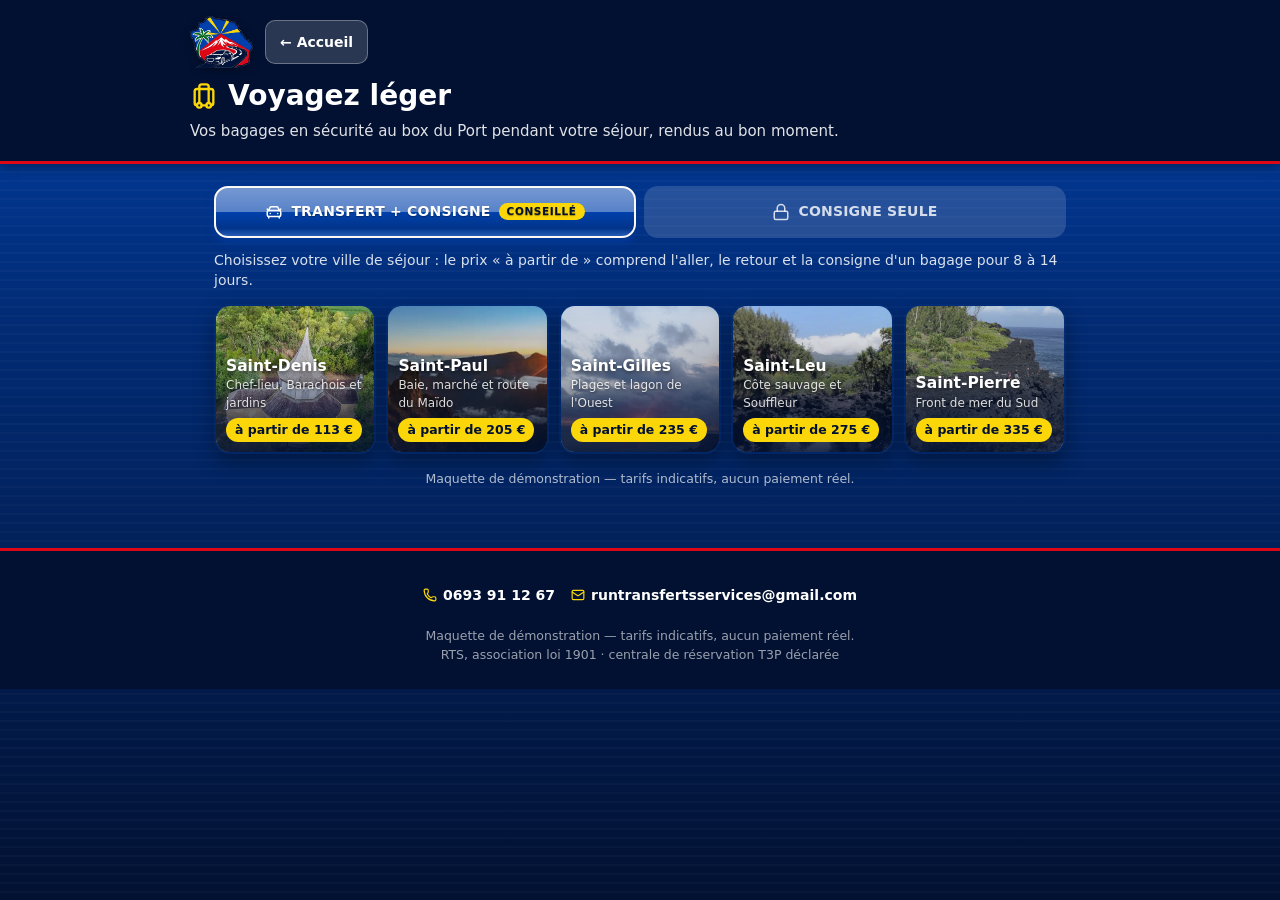
==== bagages.html @ c7f59341 "feat(bagages): module Bagages autonome (bagages.html) Deux onglets : Transfert + consigne (cinq vill" ====
<!DOCTYPE html><html lang="fr"><head>
<meta charset="utf-8"><meta name="viewport" content="width=device-width,initial-scale=1">
<link rel="icon" type="image/png" href="images/favicon.png">
<title>Voyagez léger — Bagages &amp; box RTS</title>
<style>
/* Palette RTS officielle uniquement : marine, bleu roi, rouge, jaune, blanc, creme */
:root{--marine:#021132;--roi:#0141AC;--rouge:#DE0715;--jaune:#FBD608;--blanc:#FFFFFF;--creme:#FCF9F4;--l:rgba(2,17,50,.14)}
*{margin:0;padding:0;box-sizing:border-box}
.ic{width:1em;height:1em;display:inline-block;vertical-align:-.14em;flex:none}
@keyframes fadeup{from{opacity:0;transform:translateY(12px)}to{opacity:1;transform:none}}
html{background:#021132}
body{background-color:var(--marine);background-image:repeating-linear-gradient(180deg,rgba(255,255,255,.025) 0 2px,rgba(255,255,255,0) 2px 9px),linear-gradient(180deg,var(--roi) 0%,rgba(1,65,172,.55) 35%,var(--marine) 100%);background-attachment:fixed}
body{font-family:system-ui,-apple-system,'Segoe UI',Roboto,sans-serif;color:var(--marine);min-height:100vh;overflow-x:hidden;line-height:1.45}
button{font:inherit;color:inherit;background:none;border:none;cursor:pointer}
img{max-width:100%}
header{background:var(--marine);color:var(--blanc);padding:16px 16px 18px;border-bottom:3px solid var(--rouge);box-shadow:0 3px 12px rgba(0,0,0,.35)}
header .top{display:flex;align-items:center;gap:12px;max-width:900px;margin:0 auto;flex-wrap:wrap;padding-right:96px}
header .logo img{height:52px;width:auto;display:block;filter:drop-shadow(0 2px 4px rgba(0,0,0,.35))}
header a.home{color:#fff;text-decoration:none;font-size:14px;font-weight:700;padding:9px 14px;min-height:44px;display:inline-flex;align-items:center;border-radius:10px;background:rgba(255,255,255,.16);border:1px solid rgba(255,255,255,.3);white-space:nowrap}
header h1{font-size:clamp(21px,3vw,28px);font-weight:900;line-height:1.15;display:flex;align-items:center;gap:10px;flex-basis:100%}
header h1 .ic{color:var(--jaune);flex:none}
header p.sous{font-size:15px;color:rgba(255,255,255,.88);max-width:900px;margin:8px auto 0;line-height:1.5}
@media(max-width:600px){header .logo img{height:44px}header .top{padding-right:0}}
.wrap{max-width:900px;margin:0 auto;padding:18px clamp(12px,3vw,24px) 30px}
/* boutons : relief glossy (recette du commit 98971e3) sur les actifs, inactifs plats */
.glossy{display:inline-flex;align-items:center;justify-content:center;gap:8px;min-height:48px;padding:10px 18px;font-size:15px;font-weight:800;text-transform:uppercase;letter-spacing:.3px;border-radius:14px;border:2.5px solid var(--creme);color:var(--blanc);--c:var(--roi);background-color:var(--roi);text-decoration:none;
 background-image:linear-gradient(180deg,rgba(255,255,255,.46) 0%,rgba(255,255,255,.34) 50%,rgba(255,255,255,0) 50%,rgba(0,0,0,.20) 84%,rgba(255,255,255,.14) 100%);box-shadow:0 4px 8px -1px var(--c),0 1px 2px rgba(2,17,50,.35);text-shadow:0 1px 1px rgba(0,0,0,.35);transition:transform .15s,filter .15s}
@supports(color:color-mix(in srgb,red,blue)){.glossy{box-shadow:0 4px 8px -1px color-mix(in srgb,var(--c) 80%,transparent),0 1px 2px rgba(2,17,50,.35)}}
.glossy.jaune{background-color:var(--jaune);--c:var(--jaune);color:var(--marine);text-shadow:0 1px 0 rgba(255,255,255,.45)}
.glossy.rouge{background-color:var(--rouge);--c:var(--rouge)}
.glossy:hover{filter:brightness(1.06);transform:translateY(-1px)}.glossy:active{transform:translateY(1px)}
.glossy[disabled]{filter:grayscale(.6) brightness(.9);opacity:.6;cursor:not-allowed;transform:none}
.plat{display:inline-flex;align-items:center;justify-content:center;gap:8px;min-height:44px;padding:8px 14px;font-size:14px;font-weight:800;border-radius:12px;border:1.5px solid rgba(255,255,255,.35);color:rgba(255,255,255,.85);background:rgba(255,255,255,.12)}
.card{animation:fadeup .45s ease both;background:var(--blanc);border-radius:16px;box-shadow:0 8px 20px rgba(0,0,0,.3);padding:16px;margin-top:14px}
.card h2{font-size:17px;font-weight:900;margin-bottom:10px;display:flex;align-items:center;gap:8px}
.card h2 .ic{color:var(--roi)}
label{display:block;font-size:13px;font-weight:700;color:rgba(2,17,50,.65);margin:10px 0 4px}
select,input{width:100%;min-height:46px;padding:10px 11px;font-size:15px;border:1px solid var(--l);border-radius:10px;background:var(--blanc);font-family:inherit;color:var(--marine)}
.deux{display:grid;grid-template-columns:1fr 1fr;gap:10px}
@media(max-width:420px){.deux.serre{grid-template-columns:1fr}}
/* compteur - / + */
.step{display:flex;align-items:center;gap:0;border:1px solid var(--l);border-radius:10px;overflow:hidden;background:var(--blanc);width:max-content}
.step button{width:46px;height:46px;font-size:22px;font-weight:900;color:var(--roi);background:rgba(1,65,172,.08)}
.step button:hover{background:rgba(1,65,172,.16)}
.step output{min-width:56px;text-align:center;font-size:17px;font-weight:900;color:var(--marine)}
/* total en direct : bloc jaune soleil, texte marine */
.total{background:var(--jaune);color:var(--marine);border-radius:16px;padding:14px 16px;margin-top:14px;box-shadow:0 8px 20px rgba(0,0,0,.3);border:2.5px solid var(--creme)}
.total h3{font-size:13px;text-transform:uppercase;letter-spacing:.8px;font-weight:900;margin-bottom:6px;display:flex;align-items:center;gap:6px}
.total .ligne{display:flex;justify-content:space-between;gap:12px;font-size:14px;padding:4px 0;border-bottom:1px solid rgba(2,17,50,.12)}
.total .ligne span:last-child{font-weight:800;white-space:nowrap}
.total .ligne.tot{border:none;margin-top:6px;padding-top:8px;font-size:22px;font-weight:900}
.total .msg{margin-top:8px;font-size:13.5px;font-weight:700;background:rgba(2,17,50,.08);border-radius:10px;padding:8px 10px;display:flex;gap:8px;align-items:flex-start}
.total .msg .ic{color:var(--roi);font-size:18px;margin-top:2px}
.total .msg.ko{background:rgba(222,7,21,.1);color:var(--rouge)}
.total .msg.ko .ic{color:var(--rouge)}
.total .go{margin-top:12px;display:flex}
.total .go .glossy{flex:1;min-height:54px;font-size:16px}
.adresse{margin-top:12px;display:flex;align-items:center;gap:10px;font-size:14px;font-weight:700;background:var(--creme);border-left:5px solid var(--roi);border-radius:10px;padding:10px 12px}
.adresse .ic{color:var(--roi);font-size:20px}
.expl{font-size:14.5px;line-height:1.5;color:rgba(2,17,50,.8);margin-top:10px}
.mention{font-size:12.5px;color:rgba(255,255,255,.7);text-align:center;margin-top:16px;line-height:1.45}
footer.rts{background:var(--marine);color:var(--blanc);border-top:3px solid var(--rouge);margin-top:30px;padding:22px 16px 24px;text-align:center}
footer.rts .co{display:flex;justify-content:center;gap:16px;flex-wrap:wrap;font-size:14px;font-weight:600}
footer.rts .co a{color:var(--blanc);text-decoration:none;display:inline-flex;align-items:center;gap:6px;min-height:44px}
footer.rts .co .ic{color:var(--jaune)}
footer.rts .lg{margin-top:10px;font-size:12.5px;color:rgba(255,255,255,.6);line-height:1.5}
[hidden]{display:none!important}

/* onglets A / B */
.onglets{display:flex;gap:8px;margin-top:4px}
.onglets button{flex:1 1 0;min-width:0;min-height:52px;padding:8px 10px;font-size:14px;line-height:1.2;font-weight:800;text-transform:uppercase;letter-spacing:.2px;border-radius:14px;border:2.5px solid transparent;background:rgba(255,255,255,.14);color:rgba(255,255,255,.8);display:flex;align-items:center;justify-content:center;gap:8px;position:relative;transition:.15s}
.onglets button .badge{font-size:10.5px;font-weight:900;letter-spacing:.6px;background:var(--jaune);color:var(--marine);border-radius:999px;padding:2px 8px;text-transform:uppercase}
.onglets button.on{--c:var(--roi);color:var(--blanc);background-color:var(--roi);border-color:var(--creme);background-image:linear-gradient(180deg,rgba(255,255,255,.46) 0%,rgba(255,255,255,.34) 50%,rgba(255,255,255,0) 50%,rgba(0,0,0,.20) 84%,rgba(255,255,255,.14) 100%);box-shadow:0 4px 8px -1px var(--c),0 1px 2px rgba(2,17,50,.35);text-shadow:0 1px 1px rgba(0,0,0,.35)}
.onglets button.on.b{--c:var(--rouge);background-color:var(--rouge)}
@supports(color:color-mix(in srgb,red,blue)){.onglets button.on{box-shadow:0 4px 8px -1px color-mix(in srgb,var(--c) 80%,transparent),0 1px 2px rgba(2,17,50,.35)}}
.onglets button .ic{font-size:18px}
@media(max-width:480px){.onglets button{font-size:12.5px;padding:10px 6px;gap:5px}.onglets button .badge{position:absolute;top:-9px;right:6px;font-size:9.5px;padding:2px 6px}.onglets button .ic{font-size:16px}}
/* villes */
.villes{display:grid;grid-template-columns:repeat(5,1fr);gap:10px;margin-top:14px}
.ville{position:relative;display:flex;flex-direction:column;justify-content:flex-end;min-height:150px;border-radius:16px;overflow:hidden;color:var(--blanc);text-align:left;box-shadow:0 8px 20px rgba(0,0,0,.35);border:2.5px solid transparent;transition:transform .2s,border-color .2s}
.ville img{position:absolute;inset:0;width:100%;height:100%;object-fit:cover}
.ville .v{position:absolute;inset:0;background:linear-gradient(180deg,rgba(2,17,50,.05) 0%,rgba(2,17,50,.25) 40%,rgba(2,17,50,.88) 100%)}
.ville .t{position:relative;padding:10px 10px 10px}
.ville b{display:block;font-size:15.5px;font-weight:900;text-shadow:0 2px 4px rgba(0,0,0,.5)}
.ville i{display:block;font-style:normal;font-size:12px;color:rgba(255,255,255,.85);text-shadow:0 1px 3px rgba(0,0,0,.5)}
.ville .px{display:inline-block;margin-top:6px;font-size:12.5px;font-weight:800;background:var(--jaune);color:var(--marine);border-radius:999px;padding:3px 9px}
.ville:hover{transform:translateY(-3px)}
.ville.on{border-color:var(--jaune);box-shadow:0 0 0 3px rgba(251,214,8,.5),0 8px 20px rgba(0,0,0,.35)}
.ville .coche{position:absolute;top:8px;right:8px;width:26px;height:26px;border-radius:50%;background:var(--jaune);color:var(--marine);display:none;align-items:center;justify-content:center;font-size:16px}
.ville.on .coche{display:flex}
@media(max-width:900px){.villes{grid-template-columns:repeat(3,1fr)}}
@media(max-width:560px){.villes{grid-template-columns:1fr 1fr;gap:8px}.ville{min-height:130px}}
.choisir{color:rgba(255,255,255,.85);font-size:14px;margin-top:12px}
/* onglet B : bloc rouge RTS */
.bloc-rouge{background:var(--rouge);color:var(--blanc);border-radius:16px;padding:16px;margin-top:14px;box-shadow:0 10px 24px rgba(0,0,0,.35);border:2.5px solid var(--creme)}
.bloc-rouge h2{font-size:18px;font-weight:900;display:flex;align-items:center;gap:8px;margin-bottom:4px}
.bloc-rouge h2 .ic{color:var(--jaune)}
.bloc-rouge p{font-size:14px;color:rgba(255,255,255,.9)}
.bloc-rouge label{color:rgba(255,255,255,.85)}
.bloc-rouge .step{border-color:transparent}
.bloc-rouge .opt{display:flex;align-items:center;gap:10px;background:rgba(255,255,255,.14);border:1.5px solid rgba(255,255,255,.4);border-radius:12px;padding:10px 12px;margin-top:8px;cursor:pointer;font-size:14.5px;font-weight:700;min-height:50px}
.bloc-rouge .opt input{width:22px;height:22px;min-height:0;accent-color:var(--jaune);flex:none}
.bloc-rouge .opt b{margin-left:auto;white-space:nowrap;background:var(--jaune);color:var(--marine);border-radius:999px;padding:3px 10px;font-size:13.5px}
.bloc-rouge .palier{margin-top:8px;font-size:14px;font-weight:800;background:rgba(2,17,50,.25);border-radius:10px;padding:8px 12px;display:flex;gap:8px;align-items:center}
.bloc-rouge .soi{margin-top:10px;font-size:13.5px;color:rgba(255,255,255,.9);display:flex;gap:8px;align-items:flex-start}
.bloc-rouge .soi .ic{margin-top:3px;color:var(--jaune)}
/* encart marine vers l'onglet A */
.vers-a{background:var(--marine);color:var(--blanc);border-radius:16px;padding:16px;margin-top:14px;box-shadow:0 8px 20px rgba(0,0,0,.35);border-left:6px solid var(--jaune)}
.vers-a p{font-size:15px;line-height:1.5;margin-bottom:12px}
.vers-a p b{color:var(--jaune)}
.van{margin-top:10px;font-size:14px;font-weight:700;background:rgba(1,65,172,.08);border:1.5px solid rgba(1,65,172,.3);color:var(--roi);border-radius:10px;padding:9px 12px;display:flex;gap:8px;align-items:center}
.van .ic{font-size:20px}
</style></head><body>
<header>
 <div class="top"><a class="logo" href="index.html" title="Accueil"><img src="images/logo-rts.png" alt="Run Transfert &amp; Services"></a><a class="home" href="index.html">← Accueil</a><h1><svg class="ic" viewBox="0 0 24 24" fill="none" stroke="currentColor" stroke-width="2" stroke-linecap="round" stroke-linejoin="round" aria-hidden="true"><path d="M6 20a2 2 0 0 1-2-2V8a2 2 0 0 1 2-2h12a2 2 0 0 1 2 2v10a2 2 0 0 1-2 2" /><path d="M8 18V4a2 2 0 0 1 2-2h4a2 2 0 0 1 2 2v14" /><path d="M10 20h4" /><circle cx="16" cy="20" r="2" /><circle cx="8" cy="20" r="2" /></svg> Voyagez léger</h1></div>
 <p class="sous">Vos bagages en sécurité au box du Port pendant votre séjour, rendus au bon moment.</p>
</header>
<div class="wrap">
 <div class="onglets" role="tablist">
  <button type="button" role="tab" id="tabA" class="on" aria-selected="true" aria-controls="pA"><svg class="ic" viewBox="0 0 24 24" fill="none" stroke="currentColor" stroke-width="2" stroke-linecap="round" stroke-linejoin="round" aria-hidden="true"><path d="m21 8-2 2-1.5-3.7A2 2 0 0 0 15.646 5H8.4a2 2 0 0 0-1.903 1.257L5 10 3 8" /><path d="M7 14h.01" /><path d="M17 14h.01" /><rect width="18" height="8" x="3" y="10" rx="2" /><path d="M5 18v2" /><path d="M19 18v2" /></svg> Transfert + consigne <span class="badge">Conseillé</span></button>
  <button type="button" role="tab" id="tabB" class="b" aria-selected="false" aria-controls="pB"><svg class="ic" viewBox="0 0 24 24" fill="none" stroke="currentColor" stroke-width="2" stroke-linecap="round" stroke-linejoin="round" aria-hidden="true"><rect width="18" height="11" x="3" y="11" rx="2" ry="2" /><path d="M7 11V7a5 5 0 0 1 10 0v4" /></svg> Consigne seule</button>
 </div>

 <section id="pA" role="tabpanel" aria-labelledby="tabA">
  <p class="choisir">Choisissez votre ville de séjour : le prix « à partir de » comprend l'aller, le retour et la consigne d'un bagage pour 8 à 14 jours.</p>
  <div class="villes" id="villes">
   <button type="button" class="ville" data-ville="Saint-Denis"><img src="images/chapelle-patrimoine.jpg" loading="lazy" alt="Saint-Denis, La Réunion"><span class="v"></span><span class="coche"><svg class="ic" viewBox="0 0 24 24" fill="none" stroke="currentColor" stroke-width="2" stroke-linecap="round" stroke-linejoin="round" aria-hidden="true"><path d="M20 6 9 17l-5-5" /></svg></span><span class="t"><b>Saint-Denis</b><i>Chef-lieu, Barachois et jardins</i><span class="px" data-px="Saint-Denis">à partir de … €</span></span></button>
   <button type="button" class="ville" data-ville="Saint-Paul"><img src="images/lever-soleil-maido.jpg" loading="lazy" alt="Saint-Paul, La Réunion"><span class="v"></span><span class="coche"><svg class="ic" viewBox="0 0 24 24" fill="none" stroke="currentColor" stroke-width="2" stroke-linecap="round" stroke-linejoin="round" aria-hidden="true"><path d="M20 6 9 17l-5-5" /></svg></span><span class="t"><b>Saint-Paul</b><i>Baie, marché et route du Maïdo</i><span class="px" data-px="Saint-Paul">à partir de … €</span></span></button>
   <button type="button" class="ville" data-ville="Saint-Gilles"><img src="images/fin-de-sejour.jpg" loading="lazy" alt="Saint-Gilles, La Réunion"><span class="v"></span><span class="coche"><svg class="ic" viewBox="0 0 24 24" fill="none" stroke="currentColor" stroke-width="2" stroke-linecap="round" stroke-linejoin="round" aria-hidden="true"><path d="M20 6 9 17l-5-5" /></svg></span><span class="t"><b>Saint-Gilles</b><i>Plages et lagon de l'Ouest</i><span class="px" data-px="Saint-Gilles">à partir de … €</span></span></button>
   <button type="button" class="ville" data-ville="Saint-Leu"><img src="images/cote-sud-lave.jpg" loading="lazy" alt="Saint-Leu, La Réunion"><span class="v"></span><span class="coche"><svg class="ic" viewBox="0 0 24 24" fill="none" stroke="currentColor" stroke-width="2" stroke-linecap="round" stroke-linejoin="round" aria-hidden="true"><path d="M20 6 9 17l-5-5" /></svg></span><span class="t"><b>Saint-Leu</b><i>Côte sauvage et Souffleur</i><span class="px" data-px="Saint-Leu">à partir de … €</span></span></button>
   <button type="button" class="ville" data-ville="Saint-Pierre"><img src="images/excursion-tour-ile.jpg" loading="lazy" alt="Saint-Pierre, La Réunion"><span class="v"></span><span class="coche"><svg class="ic" viewBox="0 0 24 24" fill="none" stroke="currentColor" stroke-width="2" stroke-linecap="round" stroke-linejoin="round" aria-hidden="true"><path d="M20 6 9 17l-5-5" /></svg></span><span class="t"><b>Saint-Pierre</b><i>Front de mer du Sud</i><span class="px" data-px="Saint-Pierre">à partir de … €</span></span></button>
  </div>
  <div class="card" id="formA" hidden>
   <h2><svg class="ic" viewBox="0 0 24 24" fill="none" stroke="currentColor" stroke-width="2" stroke-linecap="round" stroke-linejoin="round" aria-hidden="true"><path d="M8 2v3" /><path d="M16 2v3" /><rect x="3" y="3" width="18" height="18" rx="2" /><path d="M3 9h18" /><path d="M8 13h.01" /><path d="M12 13h.01" /><path d="M16 13h.01" /><path d="M8 17h.01" /><path d="M12 17h.01" /><path d="M16 17h.01" /></svg> Votre séjour à <span id="villeNom"></span></h2>
   <div class="deux serre">
    <div><label for="paxA">Nombre de passagers</label><select id="paxA"></select></div>
    <div><label>Nombre de bagages</label><div class="step"><button type="button" data-step="bagA" data-d="-1" aria-label="Un bagage de moins">−</button><output id="bagA">2</output><button type="button" data-step="bagA" data-d="1" aria-label="Un bagage de plus">+</button></div></div>
   </div>
   <label>Arrivée</label>
   <div class="deux"><input type="date" id="arrD" aria-label="Date d'arrivée"><input type="time" id="arrH" value="10:00" aria-label="Heure du vol d'arrivée"></div>
   <label>Départ</label>
   <div class="deux"><input type="date" id="depD" aria-label="Date de départ"><input type="time" id="depH" value="14:00" aria-label="Heure du vol retour"></div>
   <div class="van" id="vanA" hidden><svg class="ic" viewBox="0 0 24 24" fill="none" stroke="currentColor" stroke-width="2" stroke-linecap="round" stroke-linejoin="round" aria-hidden="true"><path d="M8 6v6" /><path d="M15 6v6" /><path d="M2 12h19.6" /><path d="M18 18h3s.5-1.7.8-2.8c.1-.4.2-.8.2-1.2 0-.4-.1-.8-.2-1.2l-1.4-5C20.1 6.8 19.1 6 18 6H4a2 2 0 0 0-2 2v10h3" /><circle cx="7" cy="18" r="2" /><path d="M9 18h5" /><circle cx="16" cy="18" r="2" /></svg> <span>Un van est prévu pour votre groupe et vos bagages</span></div>
   <p class="expl">À votre arrivée, votre chauffeur vous dépose et emporte vos bagages au box. Au départ, ils vous attendent dans le coffre de votre transfert retour.</p>
   <div class="adresse"><svg class="ic" viewBox="0 0 24 24" fill="none" stroke="currentColor" stroke-width="2" stroke-linecap="round" stroke-linejoin="round" aria-hidden="true"><rect width="18" height="11" x="3" y="11" rx="2" ry="2" /><path d="M7 11V7a5 5 0 0 1 10 0v4" /></svg> <span>Box sécurisé — 45 rue des Marins Pêcheurs, Le Port</span></div>
  </div>
  <div class="total" id="totA" hidden></div>
 </section>

 <section id="pB" role="tabpanel" aria-labelledby="tabB" hidden>
  <div class="bloc-rouge">
   <h2><svg class="ic" viewBox="0 0 24 24" fill="none" stroke="currentColor" stroke-width="2" stroke-linecap="round" stroke-linejoin="round" aria-hidden="true"><rect width="18" height="11" x="3" y="11" rx="2" ry="2" /><path d="M7 11V7a5 5 0 0 1 10 0v4" /></svg> Consigne seule</h2>
   <p>Vos bagages gardés au box sécurisé du Port, sans transfert de passagers.</p>
   <label>Nombre de bagages</label><div class="step"><button type="button" data-step="bagB" data-d="-1" aria-label="Un bagage de moins">−</button><output id="bagB">3</output><button type="button" data-step="bagB" data-d="1" aria-label="Un bagage de plus">+</button></div>
   <div class="deux">
    <div><label for="depoD">Date de dépôt</label><input type="date" id="depoD"></div>
    <div><label for="retD">Date de retrait</label><input type="date" id="retD"></div>
   </div>
   <div class="palier" id="palierB"><svg class="ic" viewBox="0 0 24 24" fill="none" stroke="currentColor" stroke-width="2" stroke-linecap="round" stroke-linejoin="round" aria-hidden="true"><path d="M8 2v3" /><path d="M16 2v3" /><rect x="3" y="3" width="18" height="18" rx="2" /><path d="M3 9h18" /><path d="M8 13h.01" /><path d="M12 13h.01" /><path d="M16 13h.01" /><path d="M8 17h.01" /><path d="M12 17h.01" /><path d="M16 17h.01" /></svg> <span></span></div>
   <label class="opt"><input type="checkbox" id="optDepot" checked> Dépôt de mes bagages : aéroport → box <b id="pxDepot"></b></label>
   <label class="opt"><input type="checkbox" id="optResti" checked> Restitution : box → aéroport <b id="pxResti"></b></label>
   <div class="soi"><svg class="ic" viewBox="0 0 24 24" fill="none" stroke="currentColor" stroke-width="2" stroke-linecap="round" stroke-linejoin="round" aria-hidden="true"><circle cx="12" cy="12" r="10" /><path d="M12 16v-4" /><path d="M12 8h.01" /></svg> <span>Vous pouvez aussi déposer et reprendre vos bagages vous-même au box du Port.</span></div>
  </div>
  <div class="total" id="totB"></div>
  <div class="vers-a">
   <p><b>Besoin d'un chauffeur à l'arrivée ?</b> Avec Transfert + consigne, la restitution est comprise dans votre transfert retour.</p>
   <button type="button" class="glossy jaune" id="versA"><svg class="ic" viewBox="0 0 24 24" fill="none" stroke="currentColor" stroke-width="2" stroke-linecap="round" stroke-linejoin="round" aria-hidden="true"><path d="m21 8-2 2-1.5-3.7A2 2 0 0 0 15.646 5H8.4a2 2 0 0 0-1.903 1.257L5 10 3 8" /><path d="M7 14h.01" /><path d="M17 14h.01" /><rect width="18" height="8" x="3" y="10" rx="2" /><path d="M5 18v2" /><path d="M19 18v2" /></svg> Voir Transfert + consigne</button>
  </div>
  <div class="card" style="margin-top:14px"><div class="adresse" style="margin-top:0"><svg class="ic" viewBox="0 0 24 24" fill="none" stroke="currentColor" stroke-width="2" stroke-linecap="round" stroke-linejoin="round" aria-hidden="true"><rect width="18" height="11" x="3" y="11" rx="2" ry="2" /><path d="M7 11V7a5 5 0 0 1 10 0v4" /></svg> <span>Box sécurisé — 45 rue des Marins Pêcheurs, Le Port</span></div></div>
 </section>
 <p class="mention">Maquette de démonstration — tarifs indicatifs, aucun paiement réel.</p>
</div>
<footer class="rts">
 <div class="co">
  <a href="tel:+262693911267"><svg class="ic" viewBox="0 0 24 24" fill="none" stroke="currentColor" stroke-width="2" stroke-linecap="round" stroke-linejoin="round" aria-hidden="true"><path d="M13.832 16.568a1 1 0 0 0 1.213-.303l.355-.465A2 2 0 0 1 17 15h3a2 2 0 0 1 2 2v3a2 2 0 0 1-2 2A18 18 0 0 1 2 4a2 2 0 0 1 2-2h3a2 2 0 0 1 2 2v3a2 2 0 0 1-.8 1.6l-.468.351a1 1 0 0 0-.292 1.233 14 14 0 0 0 6.392 6.384" /></svg> 0693 91 12 67</a>
  <a href="mailto:runtransfertsservices@gmail.com"><svg class="ic" viewBox="0 0 24 24" fill="none" stroke="currentColor" stroke-width="2" stroke-linecap="round" stroke-linejoin="round" aria-hidden="true"><path d="m22 7-8.991 5.727a2 2 0 0 1-2.009 0L2 7" /><rect x="2" y="4" width="20" height="16" rx="2" /></svg> runtransfertsservices@gmail.com</a>
 </div>
 <div class="lg">Maquette de démonstration — tarifs indicatifs, aucun paiement réel.<br>RTS, association loi 1901 · centrale de réservation T3P déclarée</div>
</footer>
<script src="tarifs.js"></script>
<script src="ticket.js"></script>
<script>
/* ---- Module Bagages : tous les prix viennent de tarifs.js (RTS_TARIFS). Aucun prix ecrit en dur ici. ---- */
(function(){
var T=RTS_TARIFS,$=function(id){return document.getElementById(id)};
var ICO_INFO='<svg class="ic" viewBox="0 0 24 24" fill="none" stroke="currentColor" stroke-width="2" stroke-linecap="round" stroke-linejoin="round" aria-hidden="true"><circle cx="12" cy="12" r="10" /><path d="M12 16v-4" /><path d="M12 8h.01" /></svg>',ICO_KO='<svg class="ic" viewBox="0 0 24 24" fill="none" stroke="currentColor" stroke-width="2" stroke-linecap="round" stroke-linejoin="round" aria-hidden="true"><path d="m21.73 18-8-14a2 2 0 0 0-3.48 0l-8 14A2 2 0 0 0 4 21h16a2 2 0 0 0 1.73-3" /><path d="M12 9v4" /><path d="M12 17h.01" /></svg>',ICO_OK='<svg class="ic" viewBox="0 0 24 24" fill="none" stroke="currentColor" stroke-width="2" stroke-linecap="round" stroke-linejoin="round" aria-hidden="true"><path d="M3.85 8.62a4 4 0 0 1 4.78-4.77 4 4 0 0 1 6.74 0 4 4 0 0 1 4.78 4.78 4 4 0 0 1 0 6.74 4 4 0 0 1-4.77 4.78 4 4 0 0 1-6.75 0 4 4 0 0 1-4.78-4.77 4 4 0 0 1 0-6.76Z" /><path d="M7 12h5" /><path d="M15 9.4a4 4 0 1 0 0 5.2" /></svg>';
function eur(x){return Math.round(x)+' €'}
function jours(a,b){if(!a||!b)return null;var d=(new Date(b+'T12:00:00')-new Date(a+'T12:00:00'))/86400000;return Math.ceil(d)}
function dateFr(s){if(!s)return '—';var p=s.split('-');return p[2]+'/'+p[1]+'/'+p[0]}
function plur(n,s){return n+' '+s+(n>1?'s':'')}
function iso(d){return d.toISOString().slice(0,10)}
/* onglets */
var onglet='A';
function montrer(o){onglet=o;$('tabA').classList.toggle('on',o==='A');$('tabB').classList.toggle('on',o==='B');
 $('tabA').setAttribute('aria-selected',o==='A');$('tabB').setAttribute('aria-selected',o==='B');
 $('pA').hidden=o!=='A';$('pB').hidden=o!=='B';if(o==='B')calcB()}
$('tabA').addEventListener('click',function(){montrer('A')});$('tabB').addEventListener('click',function(){montrer('B')});
$('versA').addEventListener('click',function(){montrer('A');window.scrollTo({top:0,behavior:'smooth'})});
/* compteurs */
document.querySelectorAll('[data-step]').forEach(function(b){b.addEventListener('click',function(){var o=$(b.dataset.step),v=parseInt(o.value||o.textContent)+parseInt(b.dataset.d);v=Math.max(1,Math.min(20,v));o.textContent=v;o.value=v;if(b.dataset.step==='bagA')calcA();else calcB()})});
function bags(id){return parseInt($(id).textContent)}
/* ===== onglet A : transfert + consigne ===== */
var ville=null;
for(var i=1;i<=8;i++)$('paxA').add(new Option(i+(i>1?' passagers':' passager'),i));
$('paxA').value=2;
var j0=new Date();j0.setDate(j0.getDate()+7);var j1=new Date(j0);j1.setDate(j1.getDate()+12);
$('arrD').value=iso(j0);$('depD').value=iso(j1);
/* prix "a partir de" : aller + retour + consigne 1 bagage 8-14 jours */
document.querySelectorAll('[data-px]').forEach(function(e){var v=e.dataset.px;e.textContent='à partir de '+eur(2*T.TRANSFERTS_AEROPORT[v]+RTS_gardiennage(8))});
document.querySelectorAll('.ville').forEach(function(b){b.addEventListener('click',function(){ville=b.dataset.ville;
 document.querySelectorAll('.ville').forEach(function(x){x.classList.toggle('on',x===b);x.setAttribute('aria-pressed',x===b)});
 $('villeNom').textContent=ville;$('formA').hidden=false;$('totA').hidden=false;calcA();
 setTimeout(function(){$('formA').scrollIntoView({behavior:'smooth',block:'start'})},60)})});
['paxA','arrD','arrH','depD','depH'].forEach(function(id){$(id).addEventListener('change',calcA);$(id).addEventListener('input',calcA)});
function calcA(){if(!ville)return null;
 var pax=parseInt($('paxA').value),nb=bags('bagA'),van=pax>4||nb>4;
 var a=$('arrD').value,d=$('depD').value,n=jours(a,d);
 var L=[],erreur=null;
 if(n===null)erreur='Indiquez vos dates d\'arrivée et de départ.';
 else if(n<1)erreur='La date de départ doit être postérieure à la date d\'arrivée.';
 var t=T.TRANSFERTS_AEROPORT[ville],det=T.DETOUR_BOX[ville]||0;
 L.push(['Transfert aller · aéroport → '+ville+(van?' (van)':' (berline)'),Math.round(t*(van?1+T.VAN_MAJORATION:1))]);
 L.push(['Transfert retour · '+ville+' → aéroport'+(van?' (van)':' (berline)'),Math.round(t*(van?1+T.VAN_MAJORATION:1))]);
 if(det)L.push(['Détour par le box du Port (aller et retour)',2*det]);
 var nj=Math.max(1,n||1),g=RTS_gardiennage(nj);
 L.push(['Consigne (association RTS) · '+plur(nb,'bagage')+' · '+RTS_palier(nj)+(n>=1?' ('+plur(n,'jour')+')':''),g*nb]);
 var total=0;L.forEach(function(l){total+=l[1]});
 $('vanA').hidden=!van;
 var h='<h3>'+ICO_OK+' Votre tarif en direct</h3>';
 L.forEach(function(l){h+='<div class="ligne"><span>'+l[0]+'</span><span>'+eur(l[1])+'</span></div>'});
 h+='<div class="ligne tot"><span>Total</span><span>'+eur(total)+'</span></div>';
 if(van)h+='<div class="msg">'+ICO_INFO+'<span>Un van est prévu pour votre groupe et vos bagages (transferts +'+Math.round(T.VAN_MAJORATION*100)+' %).</span></div>';
 if(erreur)h+='<div class="msg ko">'+ICO_KO+'<span>'+erreur+'</span></div>';
 h+='<div class="go"><button type="button" class="glossy jaune" id="payA"'+(erreur?' disabled':'')+'><svg class="ic" viewBox="0 0 24 24" fill="none" stroke="currentColor" stroke-width="2" stroke-linecap="round" stroke-linejoin="round" aria-hidden="true"><rect width="20" height="14" x="2" y="5" rx="2" /><line x1="2" x2="22" y1="10" y2="10" /><path d="M6 14h2" /></svg> Réserver et payer</button></div>';
 $('totA').innerHTML=h;
 var r={lignes:L,total:total,pax:pax,nb:nb,van:van,a:a,d:d,n:n};
 if(!erreur)$('payA').addEventListener('click',function(){ticketA(r)});
 return r}
function ticketA(r){RTS_TICKET.ouvrir({lang:'fr',prestation:'Aéroport ↔ '+ville+' + consigne '+plur(r.nb,'bagage'),date:dateFr(r.a)+' → '+dateFr(r.d)+' ('+plur(r.n,'jour')+')',
 horaires:'Arrivée '+dateFr(r.a)+' '+($('arrH').value||'—')+' · Départ '+dateFr(r.d)+' '+($('depH').value||'—'),pax:r.pax,vehicule:r.van?'Van (5 à 8 places)':'Berline (1 à 4 places)',bagages:r.nb,
 rdv:'Aéroport Roland Garros, hall des arrivées · box : '+T.BOX_ADRESSE,total:r.total})}
/* ===== onglet B : consigne seule ===== */
var b0=new Date();b0.setDate(b0.getDate()+3);var b1=new Date(b0);b1.setDate(b1.getDate()+5);
$('depoD').value=iso(b0);$('retD').value=iso(b1);
['depoD','retD','optDepot','optResti'].forEach(function(id){$(id).addEventListener('change',calcB);$(id).addEventListener('input',calcB)});
function calcB(){var nb=bags('bagB'),van=nb>4;
 var a=$('depoD').value,d=$('retD').value,n=jours(a,d),erreur=null;
 if(n===null)erreur='Indiquez les dates de dépôt et de retrait.';else if(n<1)erreur='La date de retrait doit être postérieure à la date de dépôt.';
 var nj=Math.max(1,n||1),g=RTS_gardiennage(nj);
 /* course bagages seuls : course normale aeroport <-> box, -30 %, +20 % en van si plus de 4 bagages */
 var course=Math.round(T.COURSE_AEROPORT_BOX*(1-T.BAGAGES_SEULS_REMISE)*(van?1+T.VAN_MAJORATION:1));
 $('pxDepot').textContent=eur(course);$('pxResti').textContent=eur(course);
 $('palierB').querySelector('span').textContent='Durée : '+RTS_palier(nj)+(n>=1?' ('+plur(n,'jour')+')':'')+' · '+eur(g)+' par bagage';
 var L=[['Consigne (association RTS) · '+plur(nb,'bagage')+' · '+RTS_palier(nj),g*nb]];
 if($('optDepot').checked)L.push(['Dépôt de vos bagages : aéroport → box'+(van?' (van)':''),course]);
 if($('optResti').checked)L.push(['Restitution : box → aéroport'+(van?' (van)':''),course]);
 var total=0;L.forEach(function(l){total+=l[1]});
 var h='<h3>'+ICO_OK+' Votre tarif en direct</h3>';
 L.forEach(function(l){h+='<div class="ligne"><span>'+l[0]+'</span><span>'+eur(l[1])+'</span></div>'});
 h+='<div class="ligne tot"><span>Total</span><span>'+eur(total)+'</span></div>';
 if(van)h+='<div class="msg">'+ICO_INFO+'<span>Plus de 4 bagages : transport en van (+'+Math.round(T.VAN_MAJORATION*100)+' %).</span></div>';
 if(erreur)h+='<div class="msg ko">'+ICO_KO+'<span>'+erreur+'</span></div>';
 h+='<div class="go"><button type="button" class="glossy jaune" id="payB"'+(erreur?' disabled':'')+'><svg class="ic" viewBox="0 0 24 24" fill="none" stroke="currentColor" stroke-width="2" stroke-linecap="round" stroke-linejoin="round" aria-hidden="true"><rect width="20" height="14" x="2" y="5" rx="2" /><line x1="2" x2="22" y1="10" y2="10" /><path d="M6 14h2" /></svg> Réserver et payer</button></div>';
 $('totB').innerHTML=h;
 var r={lignes:L,total:total,nb:nb,van:van,a:a,d:d,n:n,depot:$('optDepot').checked,resti:$('optResti').checked};
 if(!erreur)$('payB').addEventListener('click',function(){ticketB(r)});
 return r}
function ticketB(r){var p='Consigne seule · '+plur(r.nb,'bagage')+' ('+plur(r.n,'jour')+')';
 if(r.depot&&r.resti)p+=' + dépôt et restitution aéroport';else if(r.depot)p+=' + dépôt aéroport → box';else if(r.resti)p+=' + restitution box → aéroport';
 RTS_TICKET.ouvrir({lang:'fr',prestation:p,date:dateFr(r.a)+' → '+dateFr(r.d),horaires:'Dépôt le '+dateFr(r.a)+' · Retrait le '+dateFr(r.d),bagages:r.nb,vehicule:(r.depot||r.resti)?(r.van?'Van':'Berline'):'',
 rdv:(r.depot?'Aéroport Roland Garros, hall des arrivées':'Box sécurisé — '+T.BOX_ADRESSE),total:r.total})}
calcB();
window.RTS_BAG={calcA:calcA,calcB:calcB,montrer:montrer};
})();
</script>
</body></html>
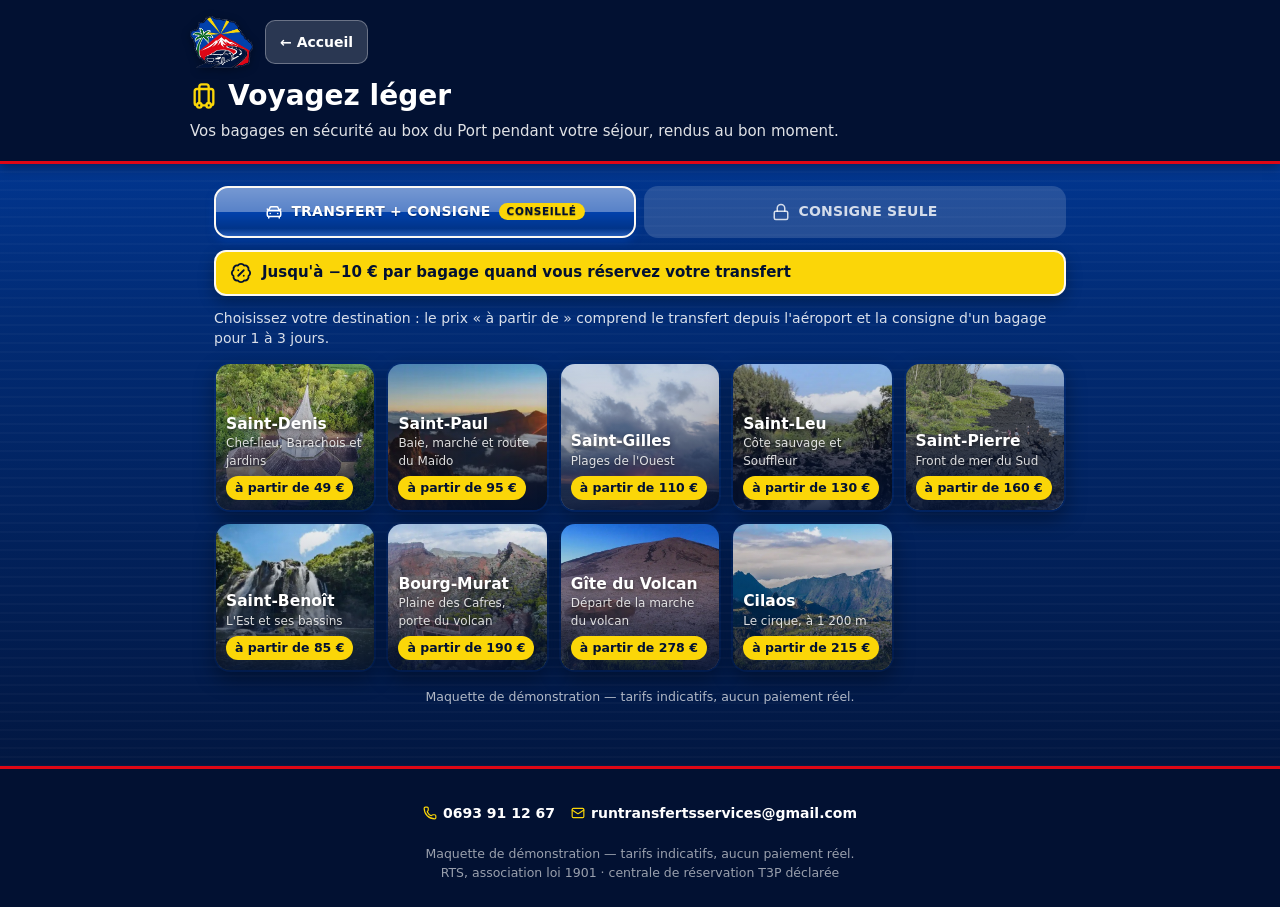
==== commit fa2447af: "feat(bagages): onglets A et B sur la nouvelle grille (4 paliers, 9 villes, transfert aller seul) Ong" ====
--- a/bagages.html
+++ b/bagages.html
@@ -89,8 +89,25 @@
 .ville .coche{position:absolute;top:8px;right:8px;width:26px;height:26px;border-radius:50%;background:var(--jaune);color:var(--marine);display:none;align-items:center;justify-content:center;font-size:16px}
 .ville.on .coche{display:flex}
 @media(max-width:900px){.villes{grid-template-columns:repeat(3,1fr)}}
+@media(min-width:901px){.villes{grid-template-columns:repeat(5,1fr)}.villes .ville:nth-child(n+6){grid-column:span 1}}
 @media(max-width:560px){.villes{grid-template-columns:1fr 1fr;gap:8px}.ville{min-height:130px}}
 .choisir{color:rgba(255,255,255,.85);font-size:14px;margin-top:12px}
+.bandeau{margin-top:12px;background:var(--jaune);color:var(--marine);border-radius:12px;padding:10px 14px;font-size:15px;font-weight:900;display:flex;align-items:center;gap:10px;box-shadow:0 6px 16px rgba(0,0,0,.3);border:2.5px solid var(--creme)}
+.bandeau .ic{font-size:22px;flex:none}
+/* duree : 4 gros boutons, actif en relief glossy, inactifs plats */
+.durees{display:grid;grid-template-columns:repeat(4,1fr);gap:8px;margin-top:4px}
+.durees button{min-height:54px;padding:6px 8px;border-radius:14px;border:2.5px solid transparent;background:rgba(2,17,50,.06);color:var(--marine);font-size:14px;font-weight:800;line-height:1.15;display:flex;flex-direction:column;align-items:center;justify-content:center;gap:2px}
+.durees button small{font-size:11.5px;font-weight:700;opacity:.7}
+.durees button.on{--c:var(--roi);color:var(--blanc);background-color:var(--roi);border-color:var(--creme);background-image:linear-gradient(180deg,rgba(255,255,255,.46) 0%,rgba(255,255,255,.34) 50%,rgba(255,255,255,0) 50%,rgba(0,0,0,.20) 84%,rgba(255,255,255,.14) 100%);box-shadow:0 4px 8px -1px var(--c),0 1px 2px rgba(2,17,50,.35);text-shadow:0 1px 1px rgba(0,0,0,.35)}
+.durees button.on small{opacity:.9}
+.bloc-rouge .durees button{background:rgba(255,255,255,.16);color:var(--blanc);border-color:rgba(255,255,255,.35)}
+.bloc-rouge .durees button.on{--c:var(--jaune);background-color:var(--jaune);color:var(--marine);border-color:var(--creme);text-shadow:0 1px 0 rgba(255,255,255,.45)}
+@media(max-width:480px){.durees{grid-template-columns:1fr 1fr}}
+.plus{margin-top:8px;font-size:13px;color:rgba(2,17,50,.7);display:flex;gap:6px;align-items:center}
+.plus a{color:var(--roi);font-weight:800;text-decoration:none}
+.bloc-rouge .plus{color:rgba(255,255,255,.9)}.bloc-rouge .plus a{color:var(--jaune)}
+.retour{margin-top:12px;display:flex;align-items:center;justify-content:center;gap:8px;min-height:50px;padding:10px 14px;border-radius:14px;background:var(--blanc);color:var(--roi);font-size:15px;font-weight:900;text-decoration:none;border:2.5px solid var(--roi);box-shadow:0 6px 14px rgba(0,0,0,.25)}
+.retour .ic{font-size:20px}
 /* onglet B : bloc rouge RTS */
 .bloc-rouge{background:var(--rouge);color:var(--blanc);border-radius:16px;padding:16px;margin-top:14px;box-shadow:0 10px 24px rgba(0,0,0,.35);border:2.5px solid var(--creme)}
 .bloc-rouge h2{font-size:18px;font-weight:900;display:flex;align-items:center;gap:8px;margin-bottom:4px}
@@ -122,13 +139,18 @@
  </div>
 
  <section id="pA" role="tabpanel" aria-labelledby="tabA">
-  <p class="choisir">Choisissez votre ville de séjour : le prix « à partir de » comprend l'aller, le retour et la consigne d'un bagage pour 8 à 14 jours.</p>
+  <div class="bandeau"><svg class="ic" viewBox="0 0 24 24" fill="none" stroke="currentColor" stroke-width="2" stroke-linecap="round" stroke-linejoin="round" aria-hidden="true"><path d="M3.85 8.62a4 4 0 0 1 4.78-4.77 4 4 0 0 1 6.74 0 4 4 0 0 1 4.78 4.78 4 4 0 0 1 0 6.74 4 4 0 0 1-4.77 4.78 4 4 0 0 1-6.75 0 4 4 0 0 1-4.78-4.77 4 4 0 0 1 0-6.76Z" /><path d="m15 9-6 6" /><path d="M9 9h.01" /><path d="M15 15h.01" /></svg> <span>Jusqu'à −10 € par bagage quand vous réservez votre transfert</span></div>
+  <p class="choisir">Choisissez votre destination : le prix « à partir de » comprend le transfert depuis l'aéroport et la consigne d'un bagage pour 1 à 3 jours.</p>
   <div class="villes" id="villes">
    <button type="button" class="ville" data-ville="Saint-Denis"><img src="images/chapelle-patrimoine.jpg" loading="lazy" alt="Saint-Denis, La Réunion"><span class="v"></span><span class="coche"><svg class="ic" viewBox="0 0 24 24" fill="none" stroke="currentColor" stroke-width="2" stroke-linecap="round" stroke-linejoin="round" aria-hidden="true"><path d="M20 6 9 17l-5-5" /></svg></span><span class="t"><b>Saint-Denis</b><i>Chef-lieu, Barachois et jardins</i><span class="px" data-px="Saint-Denis">à partir de … €</span></span></button>
    <button type="button" class="ville" data-ville="Saint-Paul"><img src="images/lever-soleil-maido.jpg" loading="lazy" alt="Saint-Paul, La Réunion"><span class="v"></span><span class="coche"><svg class="ic" viewBox="0 0 24 24" fill="none" stroke="currentColor" stroke-width="2" stroke-linecap="round" stroke-linejoin="round" aria-hidden="true"><path d="M20 6 9 17l-5-5" /></svg></span><span class="t"><b>Saint-Paul</b><i>Baie, marché et route du Maïdo</i><span class="px" data-px="Saint-Paul">à partir de … €</span></span></button>
-   <button type="button" class="ville" data-ville="Saint-Gilles"><img src="images/fin-de-sejour.jpg" loading="lazy" alt="Saint-Gilles, La Réunion"><span class="v"></span><span class="coche"><svg class="ic" viewBox="0 0 24 24" fill="none" stroke="currentColor" stroke-width="2" stroke-linecap="round" stroke-linejoin="round" aria-hidden="true"><path d="M20 6 9 17l-5-5" /></svg></span><span class="t"><b>Saint-Gilles</b><i>Plages et lagon de l'Ouest</i><span class="px" data-px="Saint-Gilles">à partir de … €</span></span></button>
+   <button type="button" class="ville" data-ville="Saint-Gilles"><img src="images/fin-de-sejour.jpg" loading="lazy" alt="Saint-Gilles, La Réunion"><span class="v"></span><span class="coche"><svg class="ic" viewBox="0 0 24 24" fill="none" stroke="currentColor" stroke-width="2" stroke-linecap="round" stroke-linejoin="round" aria-hidden="true"><path d="M20 6 9 17l-5-5" /></svg></span><span class="t"><b>Saint-Gilles</b><i>Plages de l'Ouest</i><span class="px" data-px="Saint-Gilles">à partir de … €</span></span></button>
    <button type="button" class="ville" data-ville="Saint-Leu"><img src="images/cote-sud-lave.jpg" loading="lazy" alt="Saint-Leu, La Réunion"><span class="v"></span><span class="coche"><svg class="ic" viewBox="0 0 24 24" fill="none" stroke="currentColor" stroke-width="2" stroke-linecap="round" stroke-linejoin="round" aria-hidden="true"><path d="M20 6 9 17l-5-5" /></svg></span><span class="t"><b>Saint-Leu</b><i>Côte sauvage et Souffleur</i><span class="px" data-px="Saint-Leu">à partir de … €</span></span></button>
    <button type="button" class="ville" data-ville="Saint-Pierre"><img src="images/excursion-tour-ile.jpg" loading="lazy" alt="Saint-Pierre, La Réunion"><span class="v"></span><span class="coche"><svg class="ic" viewBox="0 0 24 24" fill="none" stroke="currentColor" stroke-width="2" stroke-linecap="round" stroke-linejoin="round" aria-hidden="true"><path d="M20 6 9 17l-5-5" /></svg></span><span class="t"><b>Saint-Pierre</b><i>Front de mer du Sud</i><span class="px" data-px="Saint-Pierre">à partir de … €</span></span></button>
+   <button type="button" class="ville" data-ville="Saint-Benoît"><img src="images/bassin-la-paix.jpg" loading="lazy" alt="Saint-Benoît, La Réunion"><span class="v"></span><span class="coche"><svg class="ic" viewBox="0 0 24 24" fill="none" stroke="currentColor" stroke-width="2" stroke-linecap="round" stroke-linejoin="round" aria-hidden="true"><path d="M20 6 9 17l-5-5" /></svg></span><span class="t"><b>Saint-Benoît</b><i>L'Est et ses bassins</i><span class="px" data-px="Saint-Benoît">à partir de … €</span></span></button>
+   <button type="button" class="ville" data-ville="Bourg-Murat"><img src="images/cratere-commerson.jpg" loading="lazy" alt="Bourg-Murat, La Réunion"><span class="v"></span><span class="coche"><svg class="ic" viewBox="0 0 24 24" fill="none" stroke="currentColor" stroke-width="2" stroke-linecap="round" stroke-linejoin="round" aria-hidden="true"><path d="M20 6 9 17l-5-5" /></svg></span><span class="t"><b>Bourg-Murat</b><i>Plaine des Cafres, porte du volcan</i><span class="px" data-px="Bourg-Murat">à partir de … €</span></span></button>
+   <button type="button" class="ville" data-ville="Gîte du Volcan"><img src="images/formica-leo-fournaise.jpg" loading="lazy" alt="Gîte du Volcan, La Réunion"><span class="v"></span><span class="coche"><svg class="ic" viewBox="0 0 24 24" fill="none" stroke="currentColor" stroke-width="2" stroke-linecap="round" stroke-linejoin="round" aria-hidden="true"><path d="M20 6 9 17l-5-5" /></svg></span><span class="t"><b>Gîte du Volcan</b><i>Départ de la marche du volcan</i><span class="px" data-px="Gîte du Volcan">à partir de … €</span></span></button>
+   <button type="button" class="ville" data-ville="Cilaos"><img src="images/cilaos-village.jpg" loading="lazy" alt="Cilaos, La Réunion"><span class="v"></span><span class="coche"><svg class="ic" viewBox="0 0 24 24" fill="none" stroke="currentColor" stroke-width="2" stroke-linecap="round" stroke-linejoin="round" aria-hidden="true"><path d="M20 6 9 17l-5-5" /></svg></span><span class="t"><b>Cilaos</b><i>Le cirque, à 1 200 m</i><span class="px" data-px="Cilaos">à partir de … €</span></span></button>
   </div>
   <div class="card" id="formA" hidden>
    <h2><svg class="ic" viewBox="0 0 24 24" fill="none" stroke="currentColor" stroke-width="2" stroke-linecap="round" stroke-linejoin="round" aria-hidden="true"><path d="M8 2v3" /><path d="M16 2v3" /><rect x="3" y="3" width="18" height="18" rx="2" /><path d="M3 9h18" /><path d="M8 13h.01" /><path d="M12 13h.01" /><path d="M16 13h.01" /><path d="M8 17h.01" /><path d="M12 17h.01" /><path d="M16 17h.01" /></svg> Votre séjour à <span id="villeNom"></span></h2>
@@ -136,15 +158,17 @@
     <div><label for="paxA">Nombre de passagers</label><select id="paxA"></select></div>
     <div><label>Nombre de bagages</label><div class="step"><button type="button" data-step="bagA" data-d="-1" aria-label="Un bagage de moins">−</button><output id="bagA">2</output><button type="button" data-step="bagA" data-d="1" aria-label="Un bagage de plus">+</button></div></div>
    </div>
-   <label>Arrivée</label>
+   <label>Arrivée du vol</label>
    <div class="deux"><input type="date" id="arrD" aria-label="Date d'arrivée"><input type="time" id="arrH" value="10:00" aria-label="Heure du vol d'arrivée"></div>
-   <label>Départ</label>
-   <div class="deux"><input type="date" id="depD" aria-label="Date de départ"><input type="time" id="depH" value="14:00" aria-label="Heure du vol retour"></div>
+   <label>Durée de la consigne</label>
+   <div class="durees" id="dureesA" role="radiogroup" aria-label="Durée de la consigne"></div>
+   <div class="plus"><svg class="ic" viewBox="0 0 24 24" fill="none" stroke="currentColor" stroke-width="2" stroke-linecap="round" stroke-linejoin="round" aria-hidden="true"><path d="M13.832 16.568a1 1 0 0 0 1.213-.303l.355-.465A2 2 0 0 1 17 15h3a2 2 0 0 1 2 2v3a2 2 0 0 1-2 2A18 18 0 0 1 2 4a2 2 0 0 1 2-2h3a2 2 0 0 1 2 2v3a2 2 0 0 1-.8 1.6l-.468.351a1 1 0 0 0-.292 1.233 14 14 0 0 0 6.392 6.384" /></svg> <span>Plus d'un mois ? Contactez-nous : <a href="tel:+262693911267">0693 91 12 67</a></span></div>
    <div class="van" id="vanA" hidden><svg class="ic" viewBox="0 0 24 24" fill="none" stroke="currentColor" stroke-width="2" stroke-linecap="round" stroke-linejoin="round" aria-hidden="true"><path d="M8 6v6" /><path d="M15 6v6" /><path d="M2 12h19.6" /><path d="M18 18h3s.5-1.7.8-2.8c.1-.4.2-.8.2-1.2 0-.4-.1-.8-.2-1.2l-1.4-5C20.1 6.8 19.1 6 18 6H4a2 2 0 0 0-2 2v10h3" /><circle cx="7" cy="18" r="2" /><path d="M9 18h5" /><circle cx="16" cy="18" r="2" /></svg> <span>Un van est prévu pour votre groupe et vos bagages</span></div>
-   <p class="expl">À votre arrivée, votre chauffeur vous dépose et emporte vos bagages au box. Au départ, ils vous attendent dans le coffre de votre transfert retour.</p>
+   <p class="expl">À votre arrivée, votre chauffeur vous dépose et emporte vos bagages au box. Pour votre départ, réservez votre transfert retour : vos bagages vous attendent dans le coffre.</p>
    <div class="adresse"><svg class="ic" viewBox="0 0 24 24" fill="none" stroke="currentColor" stroke-width="2" stroke-linecap="round" stroke-linejoin="round" aria-hidden="true"><rect width="18" height="11" x="3" y="11" rx="2" ry="2" /><path d="M7 11V7a5 5 0 0 1 10 0v4" /></svg> <span>Box sécurisé — 45 rue des Marins Pêcheurs, Le Port</span></div>
   </div>
   <div class="total" id="totA" hidden></div>
+  <a class="retour" id="lienRetour" href="reservation.html" hidden><svg class="ic" viewBox="0 0 24 24" fill="none" stroke="currentColor" stroke-width="2" stroke-linecap="round" stroke-linejoin="round" aria-hidden="true"><path d="m21 8-2 2-1.5-3.7A2 2 0 0 0 15.646 5H8.4a2 2 0 0 0-1.903 1.257L5 10 3 8" /><path d="M7 14h.01" /><path d="M17 14h.01" /><rect width="18" height="8" x="3" y="10" rx="2" /><path d="M5 18v2" /><path d="M19 18v2" /></svg> Réservez aussi votre transfert retour ▶</a>
  </section>
 
  <section id="pB" role="tabpanel" aria-labelledby="tabB" hidden>
@@ -152,10 +176,10 @@
    <h2><svg class="ic" viewBox="0 0 24 24" fill="none" stroke="currentColor" stroke-width="2" stroke-linecap="round" stroke-linejoin="round" aria-hidden="true"><rect width="18" height="11" x="3" y="11" rx="2" ry="2" /><path d="M7 11V7a5 5 0 0 1 10 0v4" /></svg> Consigne seule</h2>
    <p>Vos bagages gardés au box sécurisé du Port, sans transfert de passagers.</p>
    <label>Nombre de bagages</label><div class="step"><button type="button" data-step="bagB" data-d="-1" aria-label="Un bagage de moins">−</button><output id="bagB">3</output><button type="button" data-step="bagB" data-d="1" aria-label="Un bagage de plus">+</button></div>
-   <div class="deux">
-    <div><label for="depoD">Date de dépôt</label><input type="date" id="depoD"></div>
-    <div><label for="retD">Date de retrait</label><input type="date" id="retD"></div>
-   </div>
+   <label>Durée de la consigne</label>
+   <div class="durees" id="dureesB" role="radiogroup" aria-label="Durée de la consigne"></div>
+   <div class="plus"><svg class="ic" viewBox="0 0 24 24" fill="none" stroke="currentColor" stroke-width="2" stroke-linecap="round" stroke-linejoin="round" aria-hidden="true"><path d="M13.832 16.568a1 1 0 0 0 1.213-.303l.355-.465A2 2 0 0 1 17 15h3a2 2 0 0 1 2 2v3a2 2 0 0 1-2 2A18 18 0 0 1 2 4a2 2 0 0 1 2-2h3a2 2 0 0 1 2 2v3a2 2 0 0 1-.8 1.6l-.468.351a1 1 0 0 0-.292 1.233 14 14 0 0 0 6.392 6.384" /></svg> <span>Plus d'un mois ? Contactez-nous : <a href="tel:+262693911267">0693 91 12 67</a></span></div>
+   <label for="depoD">Date de dépôt</label><input type="date" id="depoD">
    <div class="palier" id="palierB"><svg class="ic" viewBox="0 0 24 24" fill="none" stroke="currentColor" stroke-width="2" stroke-linecap="round" stroke-linejoin="round" aria-hidden="true"><path d="M8 2v3" /><path d="M16 2v3" /><rect x="3" y="3" width="18" height="18" rx="2" /><path d="M3 9h18" /><path d="M8 13h.01" /><path d="M12 13h.01" /><path d="M16 13h.01" /><path d="M8 17h.01" /><path d="M12 17h.01" /><path d="M16 17h.01" /></svg> <span></span></div>
    <label class="opt"><input type="checkbox" id="optDepot" checked> Dépôt de mes bagages : aéroport → box <b id="pxDepot"></b></label>
    <label class="opt"><input type="checkbox" id="optResti" checked> Restitution : box → aéroport <b id="pxResti"></b></label>
@@ -163,7 +187,7 @@
   </div>
   <div class="total" id="totB"></div>
   <div class="vers-a">
-   <p><b>Besoin d'un chauffeur à l'arrivée ?</b> Avec Transfert + consigne, la restitution est comprise dans votre transfert retour.</p>
+   <p><b>Besoin d'un chauffeur à l'arrivée ?</b> Avec votre transfert, la consigne coûte jusqu'à 10 € de moins par bagage.</p>
    <button type="button" class="glossy jaune" id="versA"><svg class="ic" viewBox="0 0 24 24" fill="none" stroke="currentColor" stroke-width="2" stroke-linecap="round" stroke-linejoin="round" aria-hidden="true"><path d="m21 8-2 2-1.5-3.7A2 2 0 0 0 15.646 5H8.4a2 2 0 0 0-1.903 1.257L5 10 3 8" /><path d="M7 14h.01" /><path d="M17 14h.01" /><rect width="18" height="8" x="3" y="10" rx="2" /><path d="M5 18v2" /><path d="M19 18v2" /></svg> Voir Transfert + consigne</button>
   </div>
   <div class="card" style="margin-top:14px"><div class="adresse" style="margin-top:0"><svg class="ic" viewBox="0 0 24 24" fill="none" stroke="currentColor" stroke-width="2" stroke-linecap="round" stroke-linejoin="round" aria-hidden="true"><rect width="18" height="11" x="3" y="11" rx="2" ry="2" /><path d="M7 11V7a5 5 0 0 1 10 0v4" /></svg> <span>Box sécurisé — 45 rue des Marins Pêcheurs, Le Port</span></div></div>
@@ -185,10 +209,10 @@
 var T=RTS_TARIFS,$=function(id){return document.getElementById(id)};
 var ICO_INFO='<svg class="ic" viewBox="0 0 24 24" fill="none" stroke="currentColor" stroke-width="2" stroke-linecap="round" stroke-linejoin="round" aria-hidden="true"><circle cx="12" cy="12" r="10" /><path d="M12 16v-4" /><path d="M12 8h.01" /></svg>',ICO_KO='<svg class="ic" viewBox="0 0 24 24" fill="none" stroke="currentColor" stroke-width="2" stroke-linecap="round" stroke-linejoin="round" aria-hidden="true"><path d="m21.73 18-8-14a2 2 0 0 0-3.48 0l-8 14A2 2 0 0 0 4 21h16a2 2 0 0 0 1.73-3" /><path d="M12 9v4" /><path d="M12 17h.01" /></svg>',ICO_OK='<svg class="ic" viewBox="0 0 24 24" fill="none" stroke="currentColor" stroke-width="2" stroke-linecap="round" stroke-linejoin="round" aria-hidden="true"><path d="M3.85 8.62a4 4 0 0 1 4.78-4.77 4 4 0 0 1 6.74 0 4 4 0 0 1 4.78 4.78 4 4 0 0 1 0 6.74 4 4 0 0 1-4.77 4.78 4 4 0 0 1-6.75 0 4 4 0 0 1-4.78-4.77 4 4 0 0 1 0-6.76Z" /><path d="M7 12h5" /><path d="M15 9.4a4 4 0 1 0 0 5.2" /></svg>';
 function eur(x){return Math.round(x)+' €'}
-function jours(a,b){if(!a||!b)return null;var d=(new Date(b+'T12:00:00')-new Date(a+'T12:00:00'))/86400000;return Math.ceil(d)}
 function dateFr(s){if(!s)return '—';var p=s.split('-');return p[2]+'/'+p[1]+'/'+p[0]}
 function plur(n,s){return n+' '+s+(n>1?'s':'')}
 function iso(d){return d.toISOString().slice(0,10)}
+function palierMax(id){var P=T.PALIERS;for(var i=0;i<P.length;i++)if(P[i].id===id)return P[i].max;return 0}
 /* onglets */
 var onglet='A';
 function montrer(o){onglet=o;$('tabA').classList.toggle('on',o==='A');$('tabB').classList.toggle('on',o==='B');
@@ -199,59 +223,59 @@
 /* compteurs */
 document.querySelectorAll('[data-step]').forEach(function(b){b.addEventListener('click',function(){var o=$(b.dataset.step),v=parseInt(o.value||o.textContent)+parseInt(b.dataset.d);v=Math.max(1,Math.min(20,v));o.textContent=v;o.value=v;if(b.dataset.step==='bagA')calcA();else calcB()})});
 function bags(id){return parseInt($(id).textContent)}
+/* boutons de duree (4 paliers de tarifs.js) */
+var duree={A:'8-14',B:'4-7'};
+function durees(id,cle,avec){var h='';T.PALIERS.forEach(function(p){var px=RTS_consigne(p.id,avec);
+ h+='<button type="button" role="radio" data-palier="'+p.id+'" aria-checked="'+(duree[cle]===p.id)+'" class="'+(duree[cle]===p.id?'on':'')+'">'+RTS_palierLib(p.id)+'<small>'+px+' € / bagage</small></button>'});
+ $(id).innerHTML=h;$(id).querySelectorAll('button').forEach(function(b){b.addEventListener('click',function(){duree[cle]=b.dataset.palier;durees(id,cle,avec);if(cle==='A')calcA();else calcB()})})}
+durees('dureesA','A',true);durees('dureesB','B',false);
 /* ===== onglet A : transfert + consigne ===== */
 var ville=null;
 for(var i=1;i<=8;i++)$('paxA').add(new Option(i+(i>1?' passagers':' passager'),i));
 $('paxA').value=2;
-var j0=new Date();j0.setDate(j0.getDate()+7);var j1=new Date(j0);j1.setDate(j1.getDate()+12);
-$('arrD').value=iso(j0);$('depD').value=iso(j1);
-/* prix "a partir de" : aller + retour + consigne 1 bagage 8-14 jours */
-document.querySelectorAll('[data-px]').forEach(function(e){var v=e.dataset.px;e.textContent='à partir de '+eur(2*T.TRANSFERTS_AEROPORT[v]+RTS_gardiennage(8))});
+var j0=new Date();j0.setDate(j0.getDate()+7);$('arrD').value=iso(j0);
+/* prix "a partir de" : transfert berline + consigne 1 bagage 1-3 jours (minimum par reservation applique) */
+document.querySelectorAll('[data-px]').forEach(function(e){var v=e.dataset.px;e.textContent='à partir de '+eur(T.TRANSFERTS_AEROPORT[v]+RTS_consigneTransfert('1-3',1))});
 document.querySelectorAll('.ville').forEach(function(b){b.addEventListener('click',function(){ville=b.dataset.ville;
  document.querySelectorAll('.ville').forEach(function(x){x.classList.toggle('on',x===b);x.setAttribute('aria-pressed',x===b)});
- $('villeNom').textContent=ville;$('formA').hidden=false;$('totA').hidden=false;calcA();
+ $('villeNom').textContent=ville;$('formA').hidden=false;$('totA').hidden=false;$('lienRetour').hidden=false;calcA();
  setTimeout(function(){$('formA').scrollIntoView({behavior:'smooth',block:'start'})},60)})});
-['paxA','arrD','arrH','depD','depH'].forEach(function(id){$(id).addEventListener('change',calcA);$(id).addEventListener('input',calcA)});
+['paxA','arrD','arrH'].forEach(function(id){$(id).addEventListener('change',calcA);$(id).addEventListener('input',calcA)});
 function calcA(){if(!ville)return null;
- var pax=parseInt($('paxA').value),nb=bags('bagA'),van=pax>4||nb>4;
- var a=$('arrD').value,d=$('depD').value,n=jours(a,d);
- var L=[],erreur=null;
- if(n===null)erreur='Indiquez vos dates d\'arrivée et de départ.';
- else if(n<1)erreur='La date de départ doit être postérieure à la date d\'arrivée.';
- var t=T.TRANSFERTS_AEROPORT[ville],det=T.DETOUR_BOX[ville]||0;
- L.push(['Transfert aller · aéroport → '+ville+(van?' (van)':' (berline)'),Math.round(t*(van?1+T.VAN_MAJORATION:1))]);
- L.push(['Transfert retour · '+ville+' → aéroport'+(van?' (van)':' (berline)'),Math.round(t*(van?1+T.VAN_MAJORATION:1))]);
- if(det)L.push(['Détour par le box du Port (aller et retour)',2*det]);
- var nj=Math.max(1,n||1),g=RTS_gardiennage(nj);
- L.push(['Consigne (association RTS) · '+plur(nb,'bagage')+' · '+RTS_palier(nj)+(n>=1?' ('+plur(n,'jour')+')':''),g*nb]);
- var total=0;L.forEach(function(l){total+=l[1]});
+ var pax=parseInt($('paxA').value),nb=bags('bagA'),van=pax>4||nb>4,pal=duree.A;
+ var a=$('arrD').value,erreur=a?null:'Indiquez la date d\'arrivée de votre vol.';
+ var t=T.TRANSFERTS_AEROPORT[ville],tr=Math.round(t*(van?1+T.VAN_MAJORATION:1));
+ var cons=RTS_consigneTransfert(pal,nb),unit=RTS_consigne(pal,true),mini=cons>unit*nb;
+ var L=[['Transfert · aéroport → '+ville+(van?' (van)':' (berline)'),tr],
+        ['Consigne (association RTS) · '+plur(nb,'bagage')+' · '+RTS_palierLib(pal)+(mini?' · minimum par réservation':' · '+unit+' € / bagage'),cons]];
+ var total=tr+cons;
  $('vanA').hidden=!van;
  var h='<h3>'+ICO_OK+' Votre tarif en direct</h3>';
  L.forEach(function(l){h+='<div class="ligne"><span>'+l[0]+'</span><span>'+eur(l[1])+'</span></div>'});
  h+='<div class="ligne tot"><span>Total</span><span>'+eur(total)+'</span></div>';
- if(van)h+='<div class="msg">'+ICO_INFO+'<span>Un van est prévu pour votre groupe et vos bagages (transferts +'+Math.round(T.VAN_MAJORATION*100)+' %).</span></div>';
+ if(van)h+='<div class="msg">'+ICO_INFO+'<span>Un van est prévu pour votre groupe et vos bagages (transfert +'+Math.round(T.VAN_MAJORATION*100)+' %, consigne inchangée).</span></div>';
  if(erreur)h+='<div class="msg ko">'+ICO_KO+'<span>'+erreur+'</span></div>';
  h+='<div class="go"><button type="button" class="glossy jaune" id="payA"'+(erreur?' disabled':'')+'><svg class="ic" viewBox="0 0 24 24" fill="none" stroke="currentColor" stroke-width="2" stroke-linecap="round" stroke-linejoin="round" aria-hidden="true"><rect width="20" height="14" x="2" y="5" rx="2" /><line x1="2" x2="22" y1="10" y2="10" /><path d="M6 14h2" /></svg> Réserver et payer</button></div>';
  $('totA').innerHTML=h;
- var r={lignes:L,total:total,pax:pax,nb:nb,van:van,a:a,d:d,n:n};
+ var r={lignes:L,total:total,pax:pax,nb:nb,van:van,a:a,pal:pal};
  if(!erreur)$('payA').addEventListener('click',function(){ticketA(r)});
  return r}
-function ticketA(r){RTS_TICKET.ouvrir({lang:'fr',prestation:'Aéroport ↔ '+ville+' + consigne '+plur(r.nb,'bagage'),date:dateFr(r.a)+' → '+dateFr(r.d)+' ('+plur(r.n,'jour')+')',
- horaires:'Arrivée '+dateFr(r.a)+' '+($('arrH').value||'—')+' · Départ '+dateFr(r.d)+' '+($('depH').value||'—'),pax:r.pax,vehicule:r.van?'Van (5 à 8 places)':'Berline (1 à 4 places)',bagages:r.nb,
+function ticketA(r){RTS_TICKET.ouvrir({lang:'fr',prestation:'Transfert aéroport → '+ville+' + consigne '+plur(r.nb,'bagage')+' ('+RTS_palierLib(r.pal)+')',date:dateFr(r.a),
+ horaires:'Arrivée du vol '+dateFr(r.a)+' à '+($('arrH').value||'—'),pax:r.pax,vehicule:r.van?'Van (5 à 8 places)':'Berline (1 à 4 places)',bagages:r.nb,lignes:r.lignes,
  rdv:'Aéroport Roland Garros, hall des arrivées · box : '+T.BOX_ADRESSE,total:r.total})}
 /* ===== onglet B : consigne seule ===== */
-var b0=new Date();b0.setDate(b0.getDate()+3);var b1=new Date(b0);b1.setDate(b1.getDate()+5);
-$('depoD').value=iso(b0);$('retD').value=iso(b1);
-['depoD','retD','optDepot','optResti'].forEach(function(id){$(id).addEventListener('change',calcB);$(id).addEventListener('input',calcB)});
-function calcB(){var nb=bags('bagB'),van=nb>4;
- var a=$('depoD').value,d=$('retD').value,n=jours(a,d),erreur=null;
- if(n===null)erreur='Indiquez les dates de dépôt et de retrait.';else if(n<1)erreur='La date de retrait doit être postérieure à la date de dépôt.';
- var nj=Math.max(1,n||1),g=RTS_gardiennage(nj);
+var b0=new Date();b0.setDate(b0.getDate()+3);$('depoD').value=iso(b0);
+['depoD','optDepot','optResti'].forEach(function(id){$(id).addEventListener('change',calcB);$(id).addEventListener('input',calcB)});
+function calcB(){var nb=bags('bagB'),van=nb>4,pal=duree.B;
+ var a=$('depoD').value,erreur=a?null:'Indiquez la date de dépôt.';
+ /* date de retrait : fin du palier choisi */
+ var ret='';if(a){var d=new Date(a+'T12:00:00');d.setDate(d.getDate()+palierMax(pal));ret=iso(d)}
+ var unit=RTS_consigne(pal,false);
  /* course bagages seuls : course normale aeroport <-> box, -30 %, +20 % en van si plus de 4 bagages */
  var course=Math.round(T.COURSE_AEROPORT_BOX*(1-T.BAGAGES_SEULS_REMISE)*(van?1+T.VAN_MAJORATION:1));
  $('pxDepot').textContent=eur(course);$('pxResti').textContent=eur(course);
- $('palierB').querySelector('span').textContent='Durée : '+RTS_palier(nj)+(n>=1?' ('+plur(n,'jour')+')':'')+' · '+eur(g)+' par bagage';
- var L=[['Consigne (association RTS) · '+plur(nb,'bagage')+' · '+RTS_palier(nj),g*nb]];
+ $('palierB').querySelector('span').textContent='Retrait au plus tard le '+dateFr(ret)+' · '+RTS_palierLib(pal)+' · '+unit+' € par bagage';
+ var L=[['Consigne (association RTS) · '+plur(nb,'bagage')+' · '+RTS_palierLib(pal),unit*nb]];
  if($('optDepot').checked)L.push(['Dépôt de vos bagages : aéroport → box'+(van?' (van)':''),course]);
  if($('optResti').checked)L.push(['Restitution : box → aéroport'+(van?' (van)':''),course]);
  var total=0;L.forEach(function(l){total+=l[1]});
@@ -262,15 +286,15 @@
  if(erreur)h+='<div class="msg ko">'+ICO_KO+'<span>'+erreur+'</span></div>';
  h+='<div class="go"><button type="button" class="glossy jaune" id="payB"'+(erreur?' disabled':'')+'><svg class="ic" viewBox="0 0 24 24" fill="none" stroke="currentColor" stroke-width="2" stroke-linecap="round" stroke-linejoin="round" aria-hidden="true"><rect width="20" height="14" x="2" y="5" rx="2" /><line x1="2" x2="22" y1="10" y2="10" /><path d="M6 14h2" /></svg> Réserver et payer</button></div>';
  $('totB').innerHTML=h;
- var r={lignes:L,total:total,nb:nb,van:van,a:a,d:d,n:n,depot:$('optDepot').checked,resti:$('optResti').checked};
+ var r={lignes:L,total:total,nb:nb,van:van,a:a,ret:ret,pal:pal,depot:$('optDepot').checked,resti:$('optResti').checked};
  if(!erreur)$('payB').addEventListener('click',function(){ticketB(r)});
  return r}
-function ticketB(r){var p='Consigne seule · '+plur(r.nb,'bagage')+' ('+plur(r.n,'jour')+')';
+function ticketB(r){var p='Consigne seule · '+plur(r.nb,'bagage')+' ('+RTS_palierLib(r.pal)+')';
  if(r.depot&&r.resti)p+=' + dépôt et restitution aéroport';else if(r.depot)p+=' + dépôt aéroport → box';else if(r.resti)p+=' + restitution box → aéroport';
- RTS_TICKET.ouvrir({lang:'fr',prestation:p,date:dateFr(r.a)+' → '+dateFr(r.d),horaires:'Dépôt le '+dateFr(r.a)+' · Retrait le '+dateFr(r.d),bagages:r.nb,vehicule:(r.depot||r.resti)?(r.van?'Van':'Berline'):'',
+ RTS_TICKET.ouvrir({lang:'fr',prestation:p,date:dateFr(r.a)+' → '+dateFr(r.ret),horaires:'Dépôt le '+dateFr(r.a)+' · Retrait au plus tard le '+dateFr(r.ret),bagages:r.nb,vehicule:(r.depot||r.resti)?(r.van?'Van':'Berline'):'',lignes:r.lignes,
  rdv:(r.depot?'Aéroport Roland Garros, hall des arrivées':'Box sécurisé — '+T.BOX_ADRESSE),total:r.total})}
 calcB();
-window.RTS_BAG={calcA:calcA,calcB:calcB,montrer:montrer};
+window.RTS_BAG={calcA:calcA,calcB:calcB,montrer:montrer,duree:function(c,p){duree[c]=p;durees(c==='A'?'dureesA':'dureesB',c,c==='A');if(c==='A')calcA();else calcB()}};
 })();
 </script>
 </body></html>
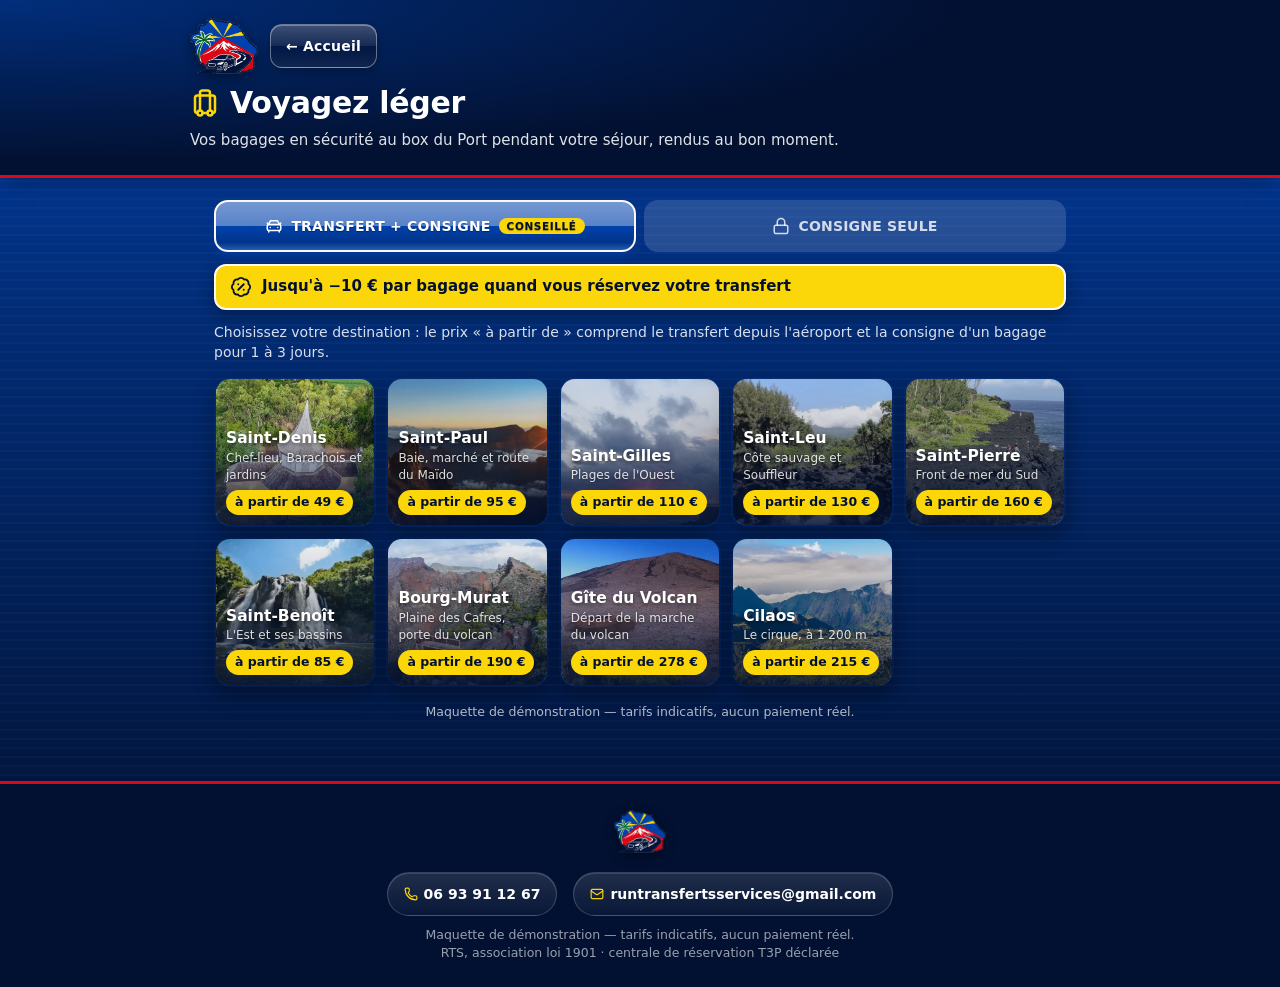
==== commit 5991424f: "Site : socle visuel commun css/rts.css (bandeau, Accueil, pied de page) - Nouvelle feuille partagée " ====
--- a/bagages.html
+++ b/bagages.html
@@ -127,7 +127,7 @@
 .vers-a p b{color:var(--jaune)}
 .van{margin-top:10px;font-size:14px;font-weight:700;background:rgba(1,65,172,.08);border:1.5px solid rgba(1,65,172,.3);color:var(--roi);border-radius:10px;padding:9px 12px;display:flex;gap:8px;align-items:center}
 .van .ic{font-size:20px}
-</style></head><body>
+</style><link rel="stylesheet" href="css/rts.css"></head><body>
 <header>
  <div class="top"><a class="logo" href="index.html" title="Accueil"><img src="images/logo-rts.png" alt="Run Transfert &amp; Services"></a><a class="home" href="index.html">← Accueil</a><h1><svg class="ic" viewBox="0 0 24 24" fill="none" stroke="currentColor" stroke-width="2" stroke-linecap="round" stroke-linejoin="round" aria-hidden="true"><path d="M6 20a2 2 0 0 1-2-2V8a2 2 0 0 1 2-2h12a2 2 0 0 1 2 2v10a2 2 0 0 1-2 2" /><path d="M8 18V4a2 2 0 0 1 2-2h4a2 2 0 0 1 2 2v14" /><path d="M10 20h4" /><circle cx="16" cy="20" r="2" /><circle cx="8" cy="20" r="2" /></svg> Voyagez léger</h1></div>
  <p class="sous">Vos bagages en sécurité au box du Port pendant votre séjour, rendus au bon moment.</p>
@@ -196,7 +196,7 @@
 </div>
 <footer class="rts">
  <div class="co">
-  <a href="tel:+262693911267"><svg class="ic" viewBox="0 0 24 24" fill="none" stroke="currentColor" stroke-width="2" stroke-linecap="round" stroke-linejoin="round" aria-hidden="true"><path d="M13.832 16.568a1 1 0 0 0 1.213-.303l.355-.465A2 2 0 0 1 17 15h3a2 2 0 0 1 2 2v3a2 2 0 0 1-2 2A18 18 0 0 1 2 4a2 2 0 0 1 2-2h3a2 2 0 0 1 2 2v3a2 2 0 0 1-.8 1.6l-.468.351a1 1 0 0 0-.292 1.233 14 14 0 0 0 6.392 6.384" /></svg> 0693 91 12 67</a>
+  <a href="tel:+262693911267"><svg class="ic" viewBox="0 0 24 24" fill="none" stroke="currentColor" stroke-width="2" stroke-linecap="round" stroke-linejoin="round" aria-hidden="true"><path d="M13.832 16.568a1 1 0 0 0 1.213-.303l.355-.465A2 2 0 0 1 17 15h3a2 2 0 0 1 2 2v3a2 2 0 0 1-2 2A18 18 0 0 1 2 4a2 2 0 0 1 2-2h3a2 2 0 0 1 2 2v3a2 2 0 0 1-.8 1.6l-.468.351a1 1 0 0 0-.292 1.233 14 14 0 0 0 6.392 6.384" /></svg> 06 93 91 12 67</a>
   <a href="mailto:runtransfertsservices@gmail.com"><svg class="ic" viewBox="0 0 24 24" fill="none" stroke="currentColor" stroke-width="2" stroke-linecap="round" stroke-linejoin="round" aria-hidden="true"><path d="m22 7-8.991 5.727a2 2 0 0 1-2.009 0L2 7" /><rect x="2" y="4" width="20" height="16" rx="2" /></svg> runtransfertsservices@gmail.com</a>
  </div>
  <div class="lg">Maquette de démonstration — tarifs indicatifs, aucun paiement réel.<br>RTS, association loi 1901 · centrale de réservation T3P déclarée</div>
--- a/css/rts.css
+++ b/css/rts.css
@@ -0,0 +1,64 @@
+/* ==========================================================================
+   RTS — socle visuel commun à toutes les pages
+   Chargé APRÈS le <style> de chaque page : il harmonise uniquement les parties
+   communes (bandeau logo + Accueil, titre de page, pied de page, focus,
+   animations). Les styles propres à chaque page restent dans la page.
+   ========================================================================== */
+:root{--marine:#021132;--roi:#0141AC;--rouge:#DE0715;--jaune:#FBD608;--blanc:#FFFFFF;--creme:#FCF9F4;
+ --rts-rayon:16px;--rts-ombre:0 10px 24px -8px rgba(2,17,50,.45),0 2px 6px rgba(2,17,50,.18)}
+html{-webkit-text-size-adjust:100%;text-size-adjust:100%}
+body{-webkit-tap-highlight-color:rgba(251,214,8,.28)}
+
+/* ---- focus clavier visible partout ---- */
+a:focus-visible,button:focus-visible,input:focus-visible,select:focus-visible,textarea:focus-visible,summary:focus-visible,[tabindex]:focus-visible{outline:3px solid var(--jaune);outline-offset:2px;box-shadow:0 0 0 6px rgba(2,17,50,.55)}
+
+/* ---- bouton « ← Accueil » : la même pastille en relief sur toutes les pages ---- */
+header a.home,.hero a.home,.bar a.home,.mmenu a.mhome{
+ display:inline-flex;align-items:center;gap:6px;min-height:44px;padding:0 15px;border-radius:12px;
+ font-size:14px;font-weight:800;letter-spacing:.2px;line-height:1;color:var(--blanc);text-decoration:none;white-space:nowrap;
+ background:linear-gradient(180deg,rgba(255,255,255,.24) 0%,rgba(255,255,255,.08) 50%,rgba(255,255,255,0) 51%,rgba(255,255,255,.06) 100%),rgba(2,17,50,.5);
+ border:1px solid rgba(255,255,255,.38);
+ box-shadow:inset 0 1px 0 rgba(255,255,255,.3),0 4px 10px -2px rgba(0,0,0,.35);
+ -webkit-backdrop-filter:blur(6px);backdrop-filter:blur(6px);
+ transition:transform .15s ease,background-color .15s ease,border-color .15s ease}
+.mmenu a.mhome{background-color:rgba(2,17,50,.88)}
+header a.home:hover,.hero a.home:hover,.bar a.home:hover,.mmenu a.mhome:hover{transform:translateY(-1px);border-color:rgba(251,214,8,.8)}
+header a.home:active,.hero a.home:active,.bar a.home:active,.mmenu a.mhome:active{transform:translateY(1px)}
+/* bandeau jaune (transport adapté) : pastille marine */
+header.jaune a.home{background-color:var(--marine);border-color:var(--marine);box-shadow:inset 0 1px 0 rgba(255,255,255,.22),0 4px 10px -2px rgba(2,17,50,.45)}
+header.jaune a.home:hover{border-color:var(--marine)}
+
+/* ---- bandeau de page (pages intérieures) : logo + Accueil sur une ligne, titre dessous ---- */
+body>header{position:relative;padding:14px 16px 20px;border-bottom:3px solid var(--rouge);box-shadow:0 8px 20px -6px rgba(2,17,50,.5)}
+body>header:not(.jaune){background:radial-gradient(130% 160% at 0% 0%,rgba(1,65,172,.6) 0%,rgba(1,65,172,0) 58%),var(--marine);color:var(--blanc)}
+body>header.jaune{border-bottom-color:var(--marine)}
+body>header .top{flex-wrap:wrap;row-gap:10px;column-gap:12px}
+body>header .logo{display:flex;align-items:center;flex:none}
+body>header .logo img{height:48px;width:auto;display:block;filter:drop-shadow(0 3px 6px rgba(0,0,0,.4))}
+body>header h1{flex-basis:100%;display:flex;align-items:center;gap:10px;margin:2px 0 0;font-size:clamp(22px,5.6vw,30px);font-weight:900;line-height:1.15;letter-spacing:-.01em;text-wrap:balance}
+body>header h1 .ic{flex:none;width:1em;height:1em;color:var(--jaune)}
+body>header.jaune h1 .ic{color:var(--marine)}
+body>header>p{margin-top:8px;font-size:15px;line-height:1.5;text-wrap:pretty}
+body>header:not(.jaune)>p{color:rgba(255,255,255,.88)}
+body>header.jaune>p{color:rgba(2,17,50,.82);font-weight:600}
+@media(min-width:900px){body>header{padding:18px 24px 24px}body>header .logo img{height:56px}body>header>p{font-size:16px}}
+
+/* ---- pied de page commun ---- */
+body>footer{position:relative;margin-top:36px;padding:26px 16px calc(26px + env(safe-area-inset-bottom,0px));text-align:center;color:var(--blanc);
+ background:radial-gradient(120% 120% at 50% 0%,rgba(1,65,172,.35) 0%,rgba(1,65,172,0) 60%),var(--marine);border-top:3px solid var(--rouge)}
+body>footer::before{content:"";display:block;width:52px;height:52px;margin:0 auto 14px;background:url(../images/logo-rts.png) center/contain no-repeat;filter:drop-shadow(0 3px 6px rgba(0,0,0,.45))}
+body>footer .co{display:flex;flex-wrap:wrap;justify-content:center;gap:10px;max-width:640px;margin:0 auto;font-size:14px;font-weight:700}
+body>footer .co a{display:inline-flex;align-items:center;justify-content:center;gap:8px;min-height:44px;padding:0 16px;border-radius:999px;color:var(--blanc);text-decoration:none;
+ background:linear-gradient(180deg,rgba(255,255,255,.12),rgba(255,255,255,.03));border:1px solid rgba(255,255,255,.18);box-shadow:inset 0 1px 0 rgba(255,255,255,.12);
+ transition:background-color .15s ease,border-color .15s ease,color .15s ease,transform .15s ease}
+body>footer .co a:hover{color:var(--jaune);border-color:rgba(251,214,8,.6);transform:translateY(-1px)}
+body>footer .co .ic{flex:none;color:var(--jaune)}
+body>footer .co a[href^="tel:"],body>footer .co a[href^="mailto:"]{flex:1 1 100%;max-width:340px}
+@media(min-width:720px){body>footer .co a[href^="tel:"],body>footer .co a[href^="mailto:"]{flex:0 1 auto}}
+body>footer .lg{max-width:640px;margin:16px auto 0;font-size:13px;line-height:1.55;color:rgba(255,255,255,.62)}
+
+/* ---- cases à cocher et boutons radio : plus grands, aux couleurs RTS ---- */
+input[type=checkbox],input[type=radio]{accent-color:var(--roi);width:20px;height:20px;min-height:0;flex:none}
+
+/* ---- mouvement réduit : aucune animation ni transition ---- */
+@media (prefers-reduced-motion:reduce){*,*::before,*::after{animation-duration:.01ms!important;animation-iteration-count:1!important;transition-duration:.01ms!important;scroll-behavior:auto!important}}
